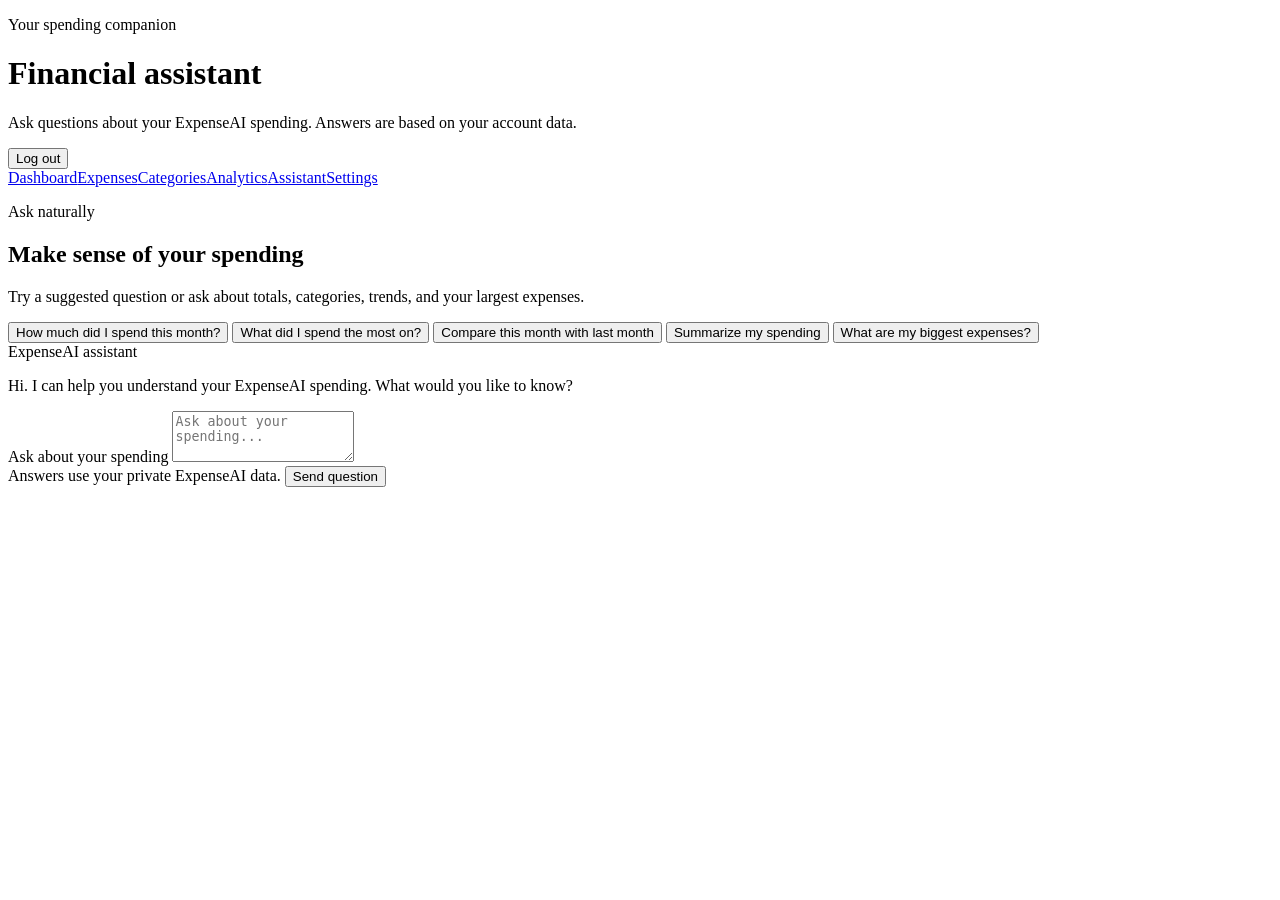
==== app/templates/assistant.html @ ef3d4375 "Add files via upload" ====
<!DOCTYPE html>
<html lang="en">
  <head>
    <meta charset="UTF-8" />
    <meta name="viewport" content="width=device-width, initial-scale=1.0" />
    <title>Assistant | ExpenseAI</title>
    <link rel="stylesheet" href="/static/css/styles.css" />
  </head>
  <body>
    <main class="page-shell" data-page="assistant">
      <div class="page-header">
        <div>
          <p class="eyebrow">Your spending companion</p>
          <h1>Financial assistant</h1>
          <p class="page-subtitle">Ask questions about your ExpenseAI spending. Answers are based on your account data.</p>
        </div>
        <button id="logout-btn" type="button" class="secondary">Log out</button>
      </div>

      <nav class="app-nav" aria-label="Primary navigation">
        <a href="/dashboard">Dashboard</a><a href="/expenses">Expenses</a><a href="/categories">Categories</a><a href="/analytics">Analytics</a><a class="active" href="/assistant">Assistant</a><a href="/settings">Settings</a>
      </nav>

      <section class="assistant-layout page-panel">
        <div class="assistant-intro">
          <p class="eyebrow">Ask naturally</p>
          <h2>Make sense of your spending</h2>
          <p>Try a suggested question or ask about totals, categories, trends, and your largest expenses.</p>
          <div class="assistant-suggestions" aria-label="Suggested questions">
            <button type="button" class="suggestion-button">How much did I spend this month?</button>
            <button type="button" class="suggestion-button">What did I spend the most on?</button>
            <button type="button" class="suggestion-button">Compare this month with last month</button>
            <button type="button" class="suggestion-button">Summarize my spending</button>
            <button type="button" class="suggestion-button">What are my biggest expenses?</button>
          </div>
        </div>

        <div class="assistant-chat" aria-label="Financial assistant conversation">
          <div id="chat-messages" class="chat-messages" aria-live="polite">
            <div class="chat-message assistant-message">
              <span class="chat-label">ExpenseAI assistant</span>
              <p>Hi. I can help you understand your ExpenseAI spending. What would you like to know?</p>
            </div>
          </div>
          <div id="assistant-error" class="form-message error" aria-live="assertive"></div>
          <form id="assistant-form" class="assistant-form" novalidate>
            <label class="sr-only" for="assistant-message">Ask about your spending</label>
            <textarea id="assistant-message" rows="3" maxlength="1000" placeholder="Ask about your spending..." required></textarea>
            <div class="assistant-form-footer">
              <span class="input-hint">Answers use your private ExpenseAI data.</span>
              <button id="assistant-send-btn" type="submit">Send question</button>
            </div>
          </form>
        </div>
      </section>
    </main>
    <script src="/static/js/assistant.js"></script>
  </body>
</html>
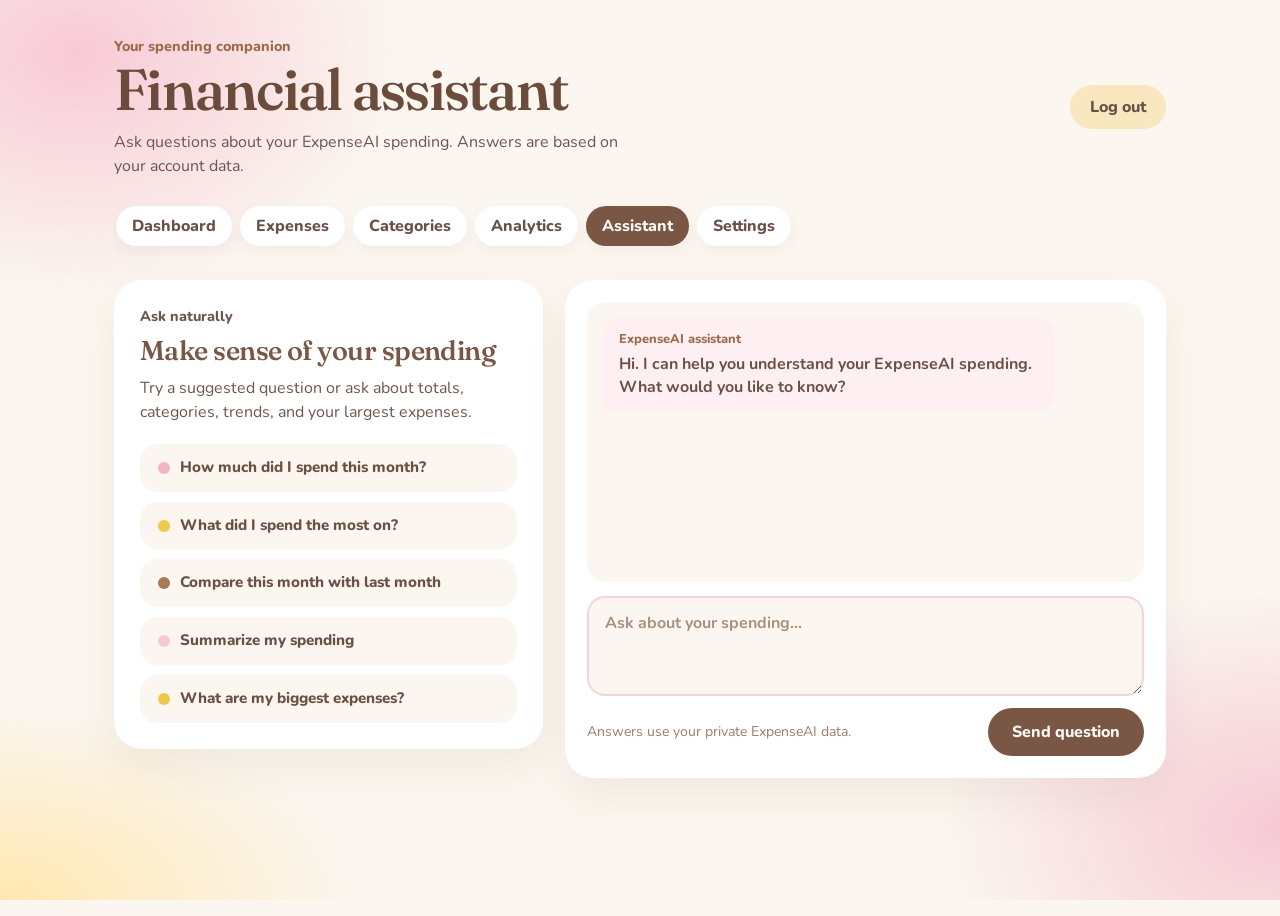
==== commit 053a3c21: "Update assistant.html" ====
--- a/app/templates/assistant.html
+++ b/app/templates/assistant.html
@@ -1,59 +1,220 @@
-<!DOCTYPE html>
-<html lang="en">
-  <head>
-    <meta charset="UTF-8" />
-    <meta name="viewport" content="width=device-width, initial-scale=1.0" />
-    <title>Assistant | ExpenseAI</title>
-    <link rel="stylesheet" href="/static/css/styles.css" />
-  </head>
-  <body>
-    <main class="page-shell" data-page="assistant">
-      <div class="page-header">
-        <div>
-          <p class="eyebrow">Your spending companion</p>
-          <h1>Financial assistant</h1>
-          <p class="page-subtitle">Ask questions about your ExpenseAI spending. Answers are based on your account data.</p>
-        </div>
-        <button id="logout-btn" type="button" class="secondary">Log out</button>
-      </div>
+<!DOCTYPE html>
+<html lang="en">
+<head>
+<meta charset="UTF-8" />
+<meta name="viewport" content="width=device-width, initial-scale=1.0" />
+<title>Assistant | ExpenseAI</title>
+<link rel="stylesheet" href="/static/css/styles.css" />
+<link rel="preconnect" href="https://fonts.googleapis.com" />
+<link rel="preconnect" href="https://fonts.gstatic.com" crossorigin />
+<link href="https://fonts.googleapis.com/css2?family=Fraunces:opsz,wght@9..144,560;9..144,650&family=Nunito:wght@500;700;800&display=swap" rel="stylesheet" />
+<style>
+  /* Palette: beige #fbf6ef · pink #f4b7c8 / #fdeff2 · yellow #f0c84a / #f8e7bf · brown #7a5644 / #6b4b3a */
+  body *, body *::before, body *::after { box-sizing: border-box; }
+  body {
+    position: relative;
+    min-height: 100vh;
+    font-family: "Nunito", sans-serif;
+    color: #5c463c;
+    background: #fbf6ef;
+    overflow-x: hidden;
+  }
+  body::before {
+    content: ""; position: fixed; inset: 0; z-index: 0; pointer-events: none;
+    background:
+      radial-gradient(460px 340px at 6% 6%, #f8c9d6 0%, transparent 70%),
+      radial-gradient(520px 280px at 0% 100%, #ffe7b0 0%, transparent 68%),
+      radial-gradient(480px 340px at 100% 92%, #f6c9d4 0%, transparent 70%);
+  }
+
+  body .page-shell {
+    position: relative; z-index: 1;
+    max-width: 1100px; margin: 0 auto; padding: 28px 24px 56px;
+    background: transparent; box-shadow: none; border: 0;
+  }
+
+  /* Header */
+  body .page-header { display: flex; align-items: center; justify-content: space-between; gap: 16px; }
+  body .eyebrow { font-size: 0.9rem; font-weight: 800; color: #9a6c4c; margin: 0 0 6px; text-transform: none; letter-spacing: 0; }
+  body .page-header h1 {
+    font-family: "Fraunces", serif; font-weight: 560;
+    font-size: clamp(2.4rem, 6vw, 3.6rem); line-height: 0.98; letter-spacing: -0.03em;
+    color: #6b4b3a; margin: 0;
+  }
+  body .page-subtitle { margin: 12px 0 0; max-width: 520px; line-height: 1.5; color: #6d564c; }
+  body #logout-btn {
+    flex: none; border: 0; cursor: pointer;
+    background: #f8e7bf; color: #6a5146; font: 800 1rem "Nunito", sans-serif;
+    border-radius: 999px; padding: 11px 20px; box-shadow: none;
+  }
+  body #logout-btn:hover { background: #f3d98f; }
+
+  /* Navigation pills */
+  body .app-nav { display: flex; gap: 8px; margin: 24px 0; overflow-x: auto; padding: 4px 2px 10px; scrollbar-width: none; }
+  body .app-nav::-webkit-scrollbar { display: none; }
+  body .app-nav a {
+    flex: none; text-decoration: none; font-weight: 800; color: #6a5146;
+    background: #fff; border-radius: 999px; padding: 9px 16px;
+    box-shadow: 0 6px 16px rgba(122, 86, 68, 0.06);
+  }
+  body .app-nav a:hover { background: #fdeff2; }
+  body .app-nav a.active { background: #7a5644; color: #fffaf6; }
+
+  /* Layout */
+  body .assistant-layout {
+    display: grid; grid-template-columns: 5fr 7fr; gap: 22px; align-items: start;
+    background: transparent; box-shadow: none; border: 0; padding: 0; margin: 0;
+  }
+
+  /* Intro card */
+  body .assistant-intro {
+    background: #fff; border-radius: 28px; padding: 26px;
+    box-shadow: 0 18px 40px rgba(122, 86, 68, 0.08);
+  }
+  body .assistant-intro h2 {
+    font-family: "Fraunces", serif; font-weight: 560; font-size: 1.7rem; line-height: 1.1;
+    letter-spacing: -0.02em; color: #7a5644; margin: 0 0 10px;
+  }
+  body .assistant-intro p { line-height: 1.5; color: #6d564c; margin: 0; }
+  body .assistant-intro .eyebrow { margin-bottom: 8px; }
+
+  body .assistant-suggestions { display: flex; flex-direction: column; gap: 10px; margin-top: 20px; }
+  body .suggestion-button {
+    display: flex; align-items: center; gap: 10px; width: 100%; text-align: left; cursor: pointer;
+    background: #fbf6ef; color: #6a5146; border: 2px solid transparent; border-radius: 18px;
+    padding: 12px 16px; font: 800 0.95rem/1.3 "Nunito", sans-serif; box-shadow: none;
+  }
+  body .suggestion-button::before {
+    content: ""; flex: none; width: 12px; height: 12px; border-radius: 50%; background: #f3b4c6;
+  }
+  body .suggestion-button:nth-child(2)::before { background: #f0c84a; }
+  body .suggestion-button:nth-child(3)::before { background: #a97856; }
+  body .suggestion-button:nth-child(4)::before { background: #f6c9d6; }
+  body .suggestion-button:nth-child(5)::before { background: #f0c84a; }
+  body .suggestion-button:hover { background: #f8e7bf; }
+  body .suggestion-button:focus-visible { outline: none; border-color: #f0c84a; }
+
+  /* Chat card */
+  body .assistant-chat {
+    display: flex; flex-direction: column; gap: 14px;
+    background: #fff; border-radius: 28px; padding: 22px;
+    box-shadow: 0 18px 40px rgba(122, 86, 68, 0.08);
+  }
+  body .chat-messages {
+    display: flex; flex-direction: column; gap: 12px;
+    min-height: 280px; max-height: 52vh; overflow-y: auto;
+    background: #fbf6ef; border-radius: 20px; padding: 16px;
+  }
+  /* any message that isn't from the assistant = the user's bubble */
+  body .chat-message {
+    max-width: 86%; align-self: flex-end;
+    background: #7a5644; color: #fffaf6;
+    border-radius: 18px 18px 6px 18px; padding: 12px 16px;
+    line-height: 1.45; font-weight: 700; overflow-wrap: anywhere;
+  }
+  body .chat-message p { margin: 0; }
+  body .chat-message .chat-label { color: #f8e7bf; }
+  body .chat-message.assistant-message {
+    align-self: flex-start; background: #fdeff2; color: #6a5146;
+    border-radius: 18px 18px 18px 6px;
+  }
+  body .chat-message.assistant-message .chat-label { color: #9a6c4c; }
+  body .chat-label { display: block; margin-bottom: 4px; font-size: 0.8rem; font-weight: 800; }
+
+  /* Errors */
+  body #assistant-error:empty { display: none; }
+  body #assistant-error {
+    background: #fdeff2; color: #6b4b3a; border: 2px solid #e9b6c6;
+    border-radius: 14px; padding: 10px 14px; font-weight: 700;
+  }
+
+  /* Form */
+  body .assistant-form { display: flex; flex-direction: column; gap: 12px; margin: 0; }
+  body .assistant-form textarea {
+    width: 100%; resize: vertical; min-height: 84px;
+    background: #fbf6ef; color: #5c463c; font: 700 1rem/1.4 "Nunito", sans-serif;
+    border: 2px solid #f2d6dc; border-radius: 18px; padding: 14px 16px;
+  }
+  body .assistant-form textarea::placeholder { color: #a8907f; }
+  body .assistant-form textarea:focus { outline: none; border-color: #f0c84a; box-shadow: 0 0 0 4px rgba(240, 200, 74, 0.25); }
+  body .assistant-form-footer { display: flex; align-items: center; justify-content: space-between; gap: 12px; flex-wrap: wrap; }
+  body .input-hint { font-size: 0.88rem; color: #9a7d6e; }
+  body #assistant-send-btn {
+    border: 0; cursor: pointer; background: #7a5644; color: #fffaf6;
+    font: 800 1rem "Nunito", sans-serif; border-radius: 999px; padding: 13px 24px; box-shadow: none;
+  }
+  body #assistant-send-btn:hover { background: #6b4b3a; }
+  body #assistant-send-btn:disabled { opacity: 0.6; cursor: not-allowed; }
+  body #logout-btn:focus-visible, body #assistant-send-btn:focus-visible, body .app-nav a:focus-visible {
+    outline: 3px solid #f0c84a; outline-offset: 2px;
+  }
+  body .sr-only {
+    position: absolute; width: 1px; height: 1px; padding: 0; margin: -1px;
+    overflow: hidden; clip: rect(0, 0, 0, 0); white-space: nowrap; border: 0;
+  }
+
+  /* Mobile */
+  @media (max-width: 860px) {
+    body .page-shell { padding: 22px 18px 40px; }
+    body .assistant-layout { grid-template-columns: 1fr; }
+    body .assistant-intro, body .assistant-chat { padding: 20px 18px; }
+    body .chat-messages { max-height: 46vh; min-height: 240px; }
+    body #assistant-send-btn { width: 100%; }
+    body .input-hint { order: 2; }
+  }
+</style>
+</head>
+<body>
+<main class="page-shell" data-page="assistant">
+<div class="page-header">
+<div>
+<p class="eyebrow">Your spending companion</p>
+<h1>Financial assistant</h1>
+<p class="page-subtitle">Ask questions about your ExpenseAI spending. Answers are based on your account data.</p>
+</div>
+<button id="logout-btn" type="button" class="secondary">Log out</button>
+</div>
+
+<nav class="app-nav" aria-label="Primary navigation">
+<a href="/dashboard">Dashboard</a><a href="/expenses">Expenses</a><a href="/categories">Categories</a><a href="/analytics">Analytics</a><a class="active" href="/assistant">Assistant</a><a href="/settings">Settings</a>
+</nav>
+
+<section class="assistant-layout page-panel">
+<div class="assistant-intro">
+<p class="eyebrow">Ask naturally</p>
+<h2>Make sense of your spending</h2>
+<p>Try a suggested question or ask about totals, categories, trends, and your largest expenses.</p>
+<div class="assistant-suggestions" aria-label="Suggested questions">
+<button type="button" class="suggestion-button">How much did I spend this month?</button>
+<button type="button" class="suggestion-button">What did I spend the most on?</button>
+<button type="button" class="suggestion-button">Compare this month with last month</button>
+<button type="button" class="suggestion-button">Summarize my spending</button>
+<button type="button" class="suggestion-button">What are my biggest expenses?</button>
+</div>
+</div>
+
+<div class="assistant-chat" aria-label="Financial assistant conversation">
+<div id="chat-messages" class="chat-messages" aria-live="polite">
+<div class="chat-message assistant-message">
+<span class="chat-label">ExpenseAI assistant</span>
+<p>Hi. I can help you understand your ExpenseAI spending. What would you like to know?</p>
+</div>
+</div>
+
+<div id="assistant-error" class="form-message error" aria-live="assertive"></div>
+
+<form id="assistant-form" class="assistant-form" novalidate>
+<label class="sr-only" for="assistant-message">Ask about your spending</label>
+<textarea id="assistant-message" rows="3" maxlength="1000" placeholder="Ask about your spending..." required></textarea>
+<div class="assistant-form-footer">
+<span class="input-hint">Answers use your private ExpenseAI data.</span>
+<button id="assistant-send-btn" type="submit">Send question</button>
+</div>
+</form>
+</div>
+</section>
+</main>
+<script src="/static/js/assistant.js"></script>
+</body>
+</html>
 
-      <nav class="app-nav" aria-label="Primary navigation">
-        <a href="/dashboard">Dashboard</a><a href="/expenses">Expenses</a><a href="/categories">Categories</a><a href="/analytics">Analytics</a><a class="active" href="/assistant">Assistant</a><a href="/settings">Settings</a>
-      </nav>
-
-      <section class="assistant-layout page-panel">
-        <div class="assistant-intro">
-          <p class="eyebrow">Ask naturally</p>
-          <h2>Make sense of your spending</h2>
-          <p>Try a suggested question or ask about totals, categories, trends, and your largest expenses.</p>
-          <div class="assistant-suggestions" aria-label="Suggested questions">
-            <button type="button" class="suggestion-button">How much did I spend this month?</button>
-            <button type="button" class="suggestion-button">What did I spend the most on?</button>
-            <button type="button" class="suggestion-button">Compare this month with last month</button>
-            <button type="button" class="suggestion-button">Summarize my spending</button>
-            <button type="button" class="suggestion-button">What are my biggest expenses?</button>
-          </div>
-        </div>
-
-        <div class="assistant-chat" aria-label="Financial assistant conversation">
-          <div id="chat-messages" class="chat-messages" aria-live="polite">
-            <div class="chat-message assistant-message">
-              <span class="chat-label">ExpenseAI assistant</span>
-              <p>Hi. I can help you understand your ExpenseAI spending. What would you like to know?</p>
-            </div>
-          </div>
-          <div id="assistant-error" class="form-message error" aria-live="assertive"></div>
-          <form id="assistant-form" class="assistant-form" novalidate>
-            <label class="sr-only" for="assistant-message">Ask about your spending</label>
-            <textarea id="assistant-message" rows="3" maxlength="1000" placeholder="Ask about your spending..." required></textarea>
-            <div class="assistant-form-footer">
-              <span class="input-hint">Answers use your private ExpenseAI data.</span>
-              <button id="assistant-send-btn" type="submit">Send question</button>
-            </div>
-          </form>
-        </div>
-      </section>
-    </main>
-    <script src="/static/js/assistant.js"></script>
-  </body>
-</html>
